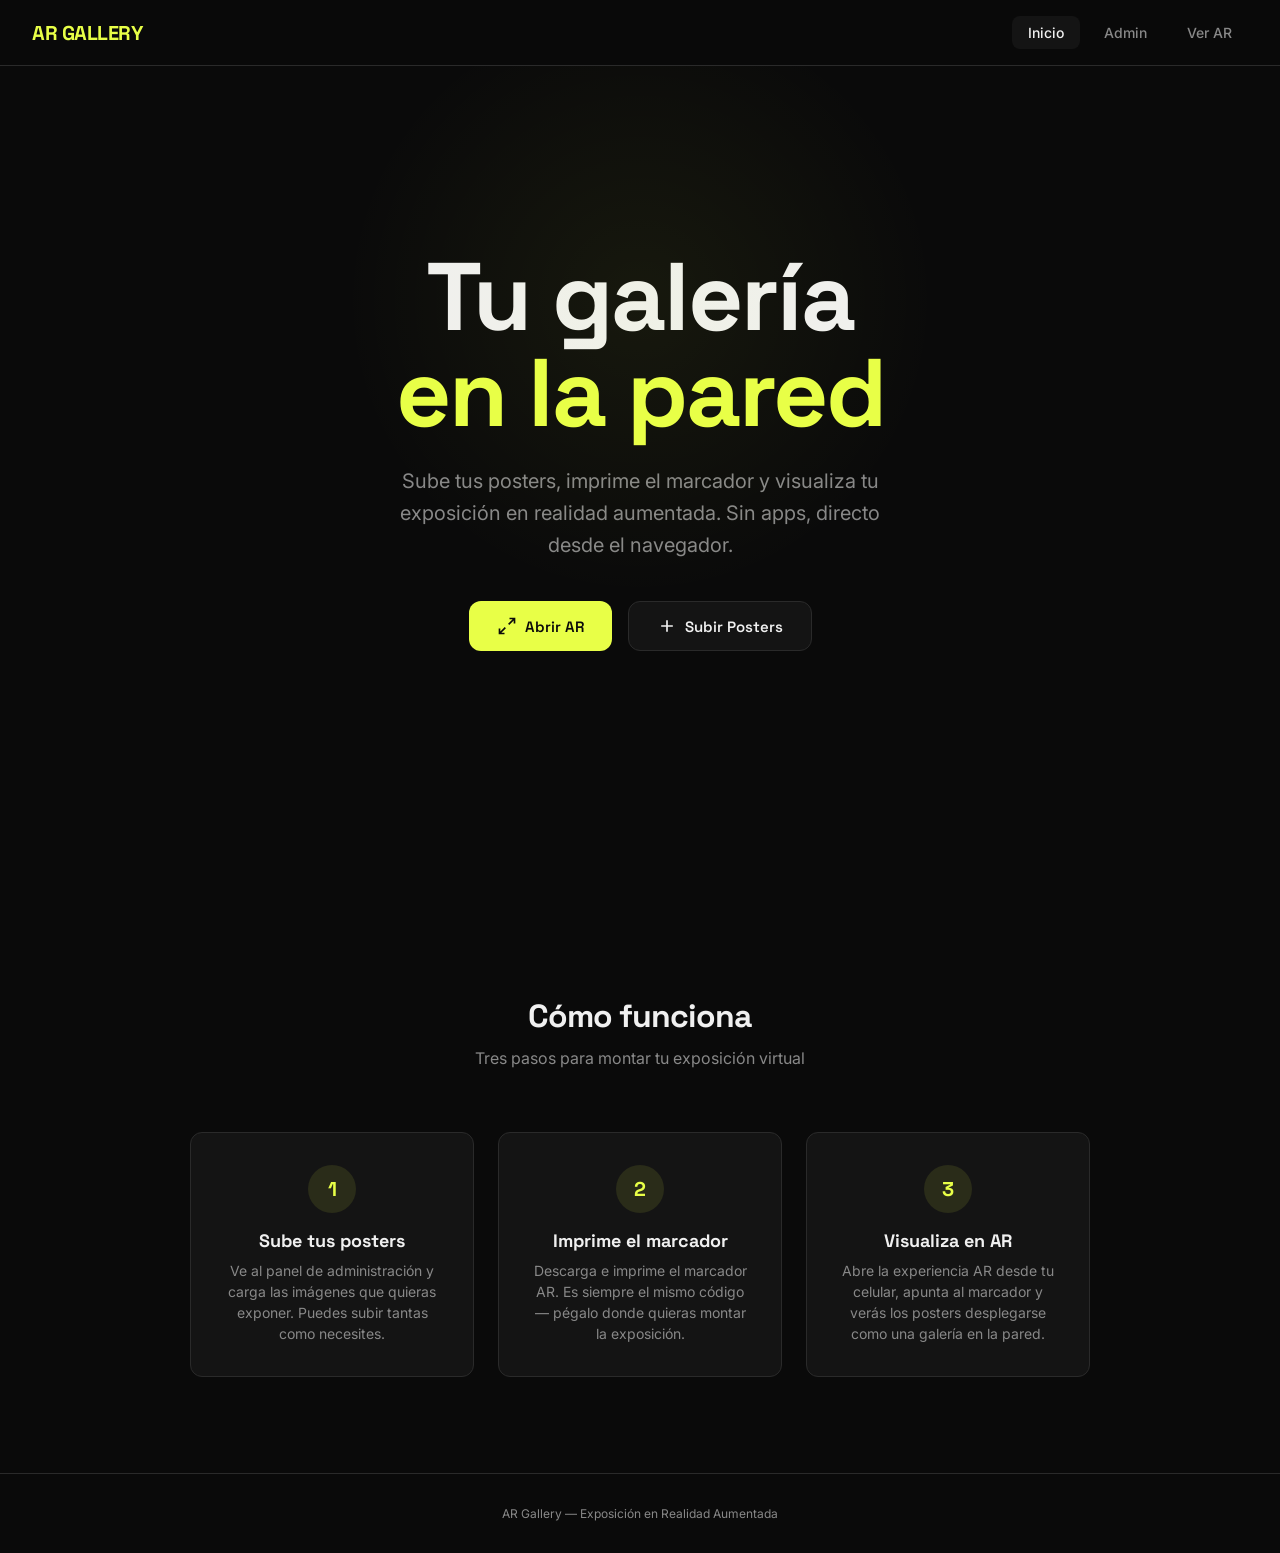
==== index.html @ c00a3295 "Initial commit: AR Gallery platform Web-based AR exhibition platform with poster management, marker-" ====
<!DOCTYPE html>
<html lang="es">
<head>
  <meta charset="UTF-8">
  <meta name="viewport" content="width=device-width, initial-scale=1.0">
  <title>AR Gallery — Exposición en Realidad Aumentada</title>
  <link rel="stylesheet" href="css/style.css">
</head>
<body>

  <nav class="nav">
    <a href="index.html" class="nav-brand">AR GALLERY</a>
    <div class="nav-links">
      <a href="index.html" class="active">Inicio</a>
      <a href="admin.html">Admin</a>
      <a href="ar.html">Ver AR</a>
    </div>
  </nav>

  <!-- HERO -->
  <section class="hero">
    <h1>Tu galería<br><span>en la pared</span></h1>
    <p>Sube tus posters, imprime el marcador y visualiza tu exposición en realidad aumentada. Sin apps, directo desde el navegador.</p>
    <div class="hero-actions">
      <a href="ar.html" class="btn btn-primary">
        <svg width="20" height="20" viewBox="0 0 24 24" fill="none" stroke="currentColor" stroke-width="2"><path d="M15 3h6v6M9 21H3v-6M21 3l-7 7M3 21l7-7"/></svg>
        Abrir AR
      </a>
      <a href="admin.html" class="btn btn-secondary">
        <svg width="20" height="20" viewBox="0 0 24 24" fill="none" stroke="currentColor" stroke-width="2"><path d="M12 5v14M5 12h14"/></svg>
        Subir Posters
      </a>
    </div>
  </section>

  <!-- HOW IT WORKS -->
  <section class="section">
    <div class="section-header">
      <h2>Cómo funciona</h2>
      <p>Tres pasos para montar tu exposición virtual</p>
    </div>
    <div class="steps">
      <div class="step">
        <div class="step-number">1</div>
        <h3>Sube tus posters</h3>
        <p>Ve al panel de administración y carga las imágenes que quieras exponer. Puedes subir tantas como necesites.</p>
      </div>
      <div class="step">
        <div class="step-number">2</div>
        <h3>Imprime el marcador</h3>
        <p>Descarga e imprime el marcador AR. Es siempre el mismo código — pégalo donde quieras montar la exposición.</p>
      </div>
      <div class="step">
        <div class="step-number">3</div>
        <h3>Visualiza en AR</h3>
        <p>Abre la experiencia AR desde tu celular, apunta al marcador y verás los posters desplegarse como una galería en la pared.</p>
      </div>
    </div>
  </section>

  <footer class="footer">
    AR Gallery — Exposición en Realidad Aumentada
  </footer>

</body>
</html>
---- css/style.css ----
/* AR Gallery - Main Styles */
@import url('https://fonts.googleapis.com/css2?family=Space+Grotesk:wght@300;400;500;600;700&family=Inter:wght@300;400;500;600&display=swap');

:root {
  --bg: #0a0a0a;
  --bg-card: #141414;
  --bg-card-hover: #1a1a1a;
  --border: #2a2a2a;
  --text: #f0f0f0;
  --text-muted: #888;
  --accent: #e8ff47;
  --accent-dim: #c4d93b;
  --danger: #ff4757;
  --radius: 12px;
  --radius-sm: 8px;
}

* { margin: 0; padding: 0; box-sizing: border-box; }

body {
  font-family: 'Inter', sans-serif;
  background: var(--bg);
  color: var(--text);
  min-height: 100vh;
  overflow-x: hidden;
}

h1, h2, h3, h4 {
  font-family: 'Space Grotesk', sans-serif;
}

/* ── NAV ─────────────────────────────── */
.nav {
  position: fixed;
  top: 0;
  left: 0;
  right: 0;
  z-index: 100;
  display: flex;
  align-items: center;
  justify-content: space-between;
  padding: 1rem 2rem;
  background: rgba(10, 10, 10, 0.85);
  backdrop-filter: blur(20px);
  border-bottom: 1px solid var(--border);
}

.nav-brand {
  font-family: 'Space Grotesk', sans-serif;
  font-size: 1.25rem;
  font-weight: 700;
  color: var(--accent);
  text-decoration: none;
  letter-spacing: -0.5px;
}

.nav-links {
  display: flex;
  gap: 0.5rem;
}

.nav-links a {
  color: var(--text-muted);
  text-decoration: none;
  padding: 0.5rem 1rem;
  border-radius: var(--radius-sm);
  font-size: 0.875rem;
  font-weight: 500;
  transition: all 0.2s;
}

.nav-links a:hover,
.nav-links a.active {
  color: var(--text);
  background: var(--bg-card);
}

/* ── HERO ────────────────────────────── */
.hero {
  min-height: 100vh;
  display: flex;
  flex-direction: column;
  justify-content: center;
  align-items: center;
  text-align: center;
  padding: 2rem;
  position: relative;
}

.hero::before {
  content: '';
  position: absolute;
  top: 0;
  left: 50%;
  transform: translateX(-50%);
  width: 600px;
  height: 600px;
  background: radial-gradient(circle, rgba(232,255,71,0.06) 0%, transparent 70%);
  pointer-events: none;
}

.hero h1 {
  font-size: clamp(2.5rem, 8vw, 6rem);
  font-weight: 700;
  letter-spacing: -2px;
  line-height: 1;
  margin-bottom: 1.5rem;
}

.hero h1 span {
  color: var(--accent);
}

.hero p {
  font-size: clamp(1rem, 2vw, 1.25rem);
  color: var(--text-muted);
  max-width: 500px;
  line-height: 1.6;
  margin-bottom: 2.5rem;
}

.hero-actions {
  display: flex;
  gap: 1rem;
  flex-wrap: wrap;
  justify-content: center;
}

/* ── BUTTONS ─────────────────────────── */
.btn {
  display: inline-flex;
  align-items: center;
  gap: 0.5rem;
  padding: 0.875rem 1.75rem;
  border-radius: var(--radius);
  font-size: 0.9375rem;
  font-weight: 600;
  font-family: 'Space Grotesk', sans-serif;
  text-decoration: none;
  border: none;
  cursor: pointer;
  transition: all 0.2s;
}

.btn-primary {
  background: var(--accent);
  color: #0a0a0a;
}

.btn-primary:hover {
  background: var(--accent-dim);
  transform: translateY(-1px);
}

.btn-secondary {
  background: var(--bg-card);
  color: var(--text);
  border: 1px solid var(--border);
}

.btn-secondary:hover {
  background: var(--bg-card-hover);
  border-color: #3a3a3a;
}

.btn-danger {
  background: transparent;
  color: var(--danger);
  border: 1px solid var(--danger);
}

.btn-danger:hover {
  background: var(--danger);
  color: white;
}

.btn-sm {
  padding: 0.5rem 1rem;
  font-size: 0.8125rem;
}

.btn-icon {
  width: 36px;
  height: 36px;
  padding: 0;
  display: inline-flex;
  align-items: center;
  justify-content: center;
  border-radius: var(--radius-sm);
  background: var(--bg-card);
  border: 1px solid var(--border);
  color: var(--text-muted);
  cursor: pointer;
  transition: all 0.2s;
}

.btn-icon:hover {
  color: var(--danger);
  border-color: var(--danger);
}

/* ── SECTIONS ────────────────────────── */
.section {
  padding: 6rem 2rem;
}

.section-header {
  text-align: center;
  margin-bottom: 4rem;
}

.section-header h2 {
  font-size: 2rem;
  font-weight: 700;
  letter-spacing: -1px;
  margin-bottom: 0.75rem;
}

.section-header p {
  color: var(--text-muted);
  max-width: 450px;
  margin: 0 auto;
}

/* ── STEPS ───────────────────────────── */
.steps {
  display: grid;
  grid-template-columns: repeat(auto-fit, minmax(250px, 1fr));
  gap: 1.5rem;
  max-width: 900px;
  margin: 0 auto;
}

.step {
  background: var(--bg-card);
  border: 1px solid var(--border);
  border-radius: var(--radius);
  padding: 2rem;
  text-align: center;
  transition: border-color 0.2s;
}

.step:hover {
  border-color: var(--accent);
}

.step-number {
  display: inline-flex;
  align-items: center;
  justify-content: center;
  width: 48px;
  height: 48px;
  border-radius: 50%;
  background: rgba(232, 255, 71, 0.1);
  color: var(--accent);
  font-family: 'Space Grotesk', sans-serif;
  font-weight: 700;
  font-size: 1.25rem;
  margin-bottom: 1rem;
}

.step h3 {
  font-size: 1.125rem;
  margin-bottom: 0.5rem;
}

.step p {
  color: var(--text-muted);
  font-size: 0.875rem;
  line-height: 1.5;
}

/* ── ADMIN PAGE ──────────────────────── */
.admin-container {
  max-width: 900px;
  margin: 0 auto;
  padding: 7rem 2rem 4rem;
}

.upload-zone {
  border: 2px dashed var(--border);
  border-radius: var(--radius);
  padding: 3rem 2rem;
  text-align: center;
  cursor: pointer;
  transition: all 0.3s;
  margin-bottom: 2rem;
  position: relative;
}

.upload-zone:hover,
.upload-zone.dragover {
  border-color: var(--accent);
  background: rgba(232, 255, 71, 0.03);
}

.upload-zone svg {
  margin-bottom: 1rem;
  color: var(--text-muted);
}

.upload-zone h3 {
  margin-bottom: 0.5rem;
}

.upload-zone p {
  color: var(--text-muted);
  font-size: 0.875rem;
}

.upload-zone input[type="file"] {
  position: absolute;
  inset: 0;
  opacity: 0;
  cursor: pointer;
}

/* ── POSTER GRID ─────────────────────── */
.poster-grid {
  display: grid;
  grid-template-columns: repeat(auto-fill, minmax(200px, 1fr));
  gap: 1rem;
}

.poster-card {
  background: var(--bg-card);
  border: 1px solid var(--border);
  border-radius: var(--radius);
  overflow: hidden;
  transition: border-color 0.2s;
}

.poster-card:hover {
  border-color: #3a3a3a;
}

.poster-card img {
  width: 100%;
  aspect-ratio: 3/4;
  object-fit: cover;
  display: block;
}

.poster-card-info {
  padding: 0.75rem;
  display: flex;
  align-items: center;
  justify-content: space-between;
}

.poster-card-info input {
  background: transparent;
  border: none;
  color: var(--text);
  font-size: 0.8125rem;
  font-family: inherit;
  width: 100%;
  outline: none;
}

.poster-card-info input::placeholder {
  color: var(--text-muted);
}

.poster-count {
  text-align: center;
  color: var(--text-muted);
  font-size: 0.875rem;
  margin-bottom: 1.5rem;
}

.admin-actions {
  display: flex;
  gap: 0.75rem;
  margin-bottom: 2rem;
  flex-wrap: wrap;
}

.empty-state {
  text-align: center;
  padding: 4rem 2rem;
  color: var(--text-muted);
}

.empty-state svg {
  margin-bottom: 1rem;
  opacity: 0.3;
}

/* ── MARKER SECTION ──────────────────── */
.marker-section {
  text-align: center;
  padding: 3rem 2rem;
  background: var(--bg-card);
  border: 1px solid var(--border);
  border-radius: var(--radius);
  margin-top: 3rem;
}

.marker-section img {
  width: 200px;
  height: 200px;
  margin: 1.5rem 0;
  border: 4px solid white;
  border-radius: 4px;
}

.marker-section p {
  color: var(--text-muted);
  font-size: 0.875rem;
  max-width: 400px;
  margin: 0 auto 1rem;
}

/* ── MODAL ───────────────────────────── */
.modal-overlay {
  position: fixed;
  inset: 0;
  background: rgba(0, 0, 0, 0.7);
  backdrop-filter: blur(4px);
  display: flex;
  align-items: center;
  justify-content: center;
  z-index: 200;
  opacity: 0;
  pointer-events: none;
  transition: opacity 0.2s;
}

.modal-overlay.active {
  opacity: 1;
  pointer-events: auto;
}

.modal {
  background: var(--bg-card);
  border: 1px solid var(--border);
  border-radius: var(--radius);
  padding: 2rem;
  max-width: 400px;
  width: 90%;
}

.modal h3 {
  margin-bottom: 0.5rem;
}

.modal p {
  color: var(--text-muted);
  font-size: 0.875rem;
  margin-bottom: 1.5rem;
}

.modal-actions {
  display: flex;
  gap: 0.5rem;
  justify-content: flex-end;
}

/* ── FOOTER ──────────────────────────── */
.footer {
  text-align: center;
  padding: 2rem;
  color: var(--text-muted);
  font-size: 0.75rem;
  border-top: 1px solid var(--border);
}

/* ── RESPONSIVE ──────────────────────── */
@media (max-width: 600px) {
  .nav { padding: 0.75rem 1rem; }
  .nav-links a { padding: 0.4rem 0.6rem; font-size: 0.75rem; }
  .hero h1 { letter-spacing: -1px; }
  .admin-container { padding: 5rem 1rem 2rem; }
  .poster-grid { grid-template-columns: repeat(auto-fill, minmax(140px, 1fr)); }
}
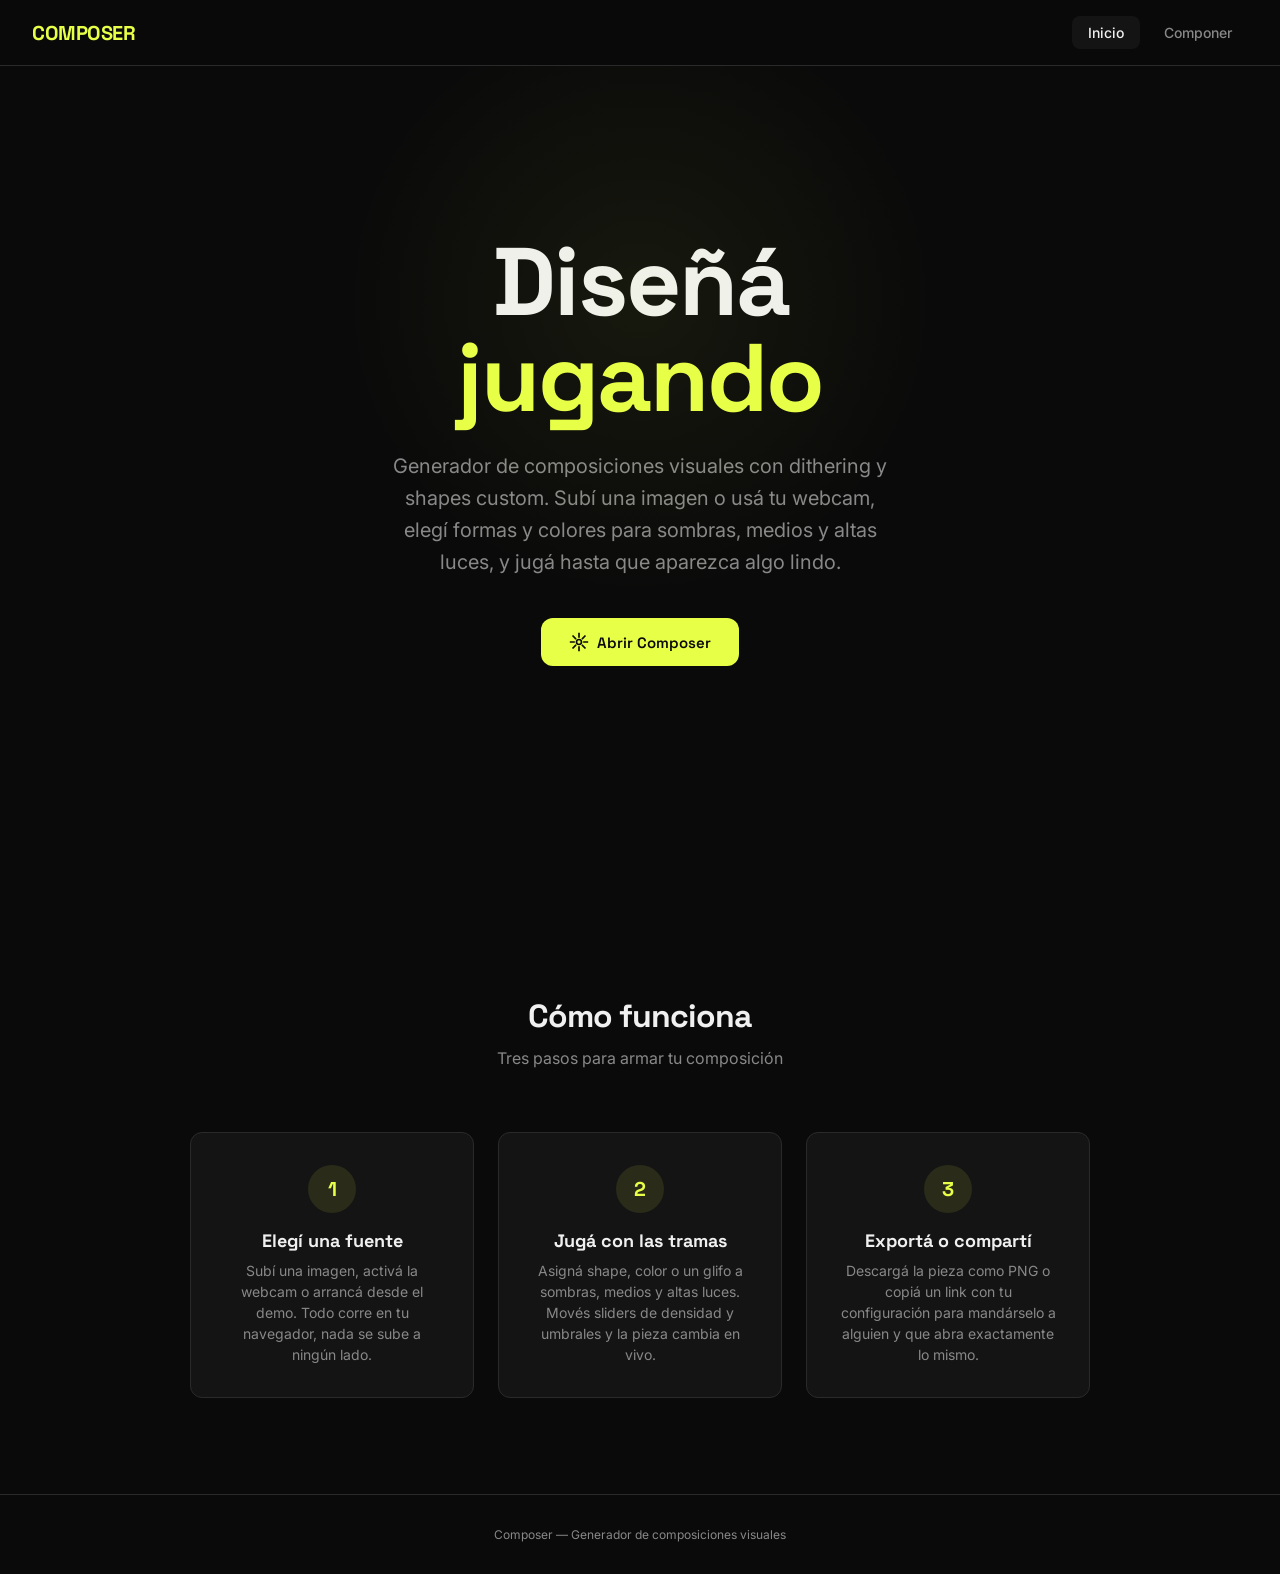
==== commit 14bd8c91: "feat: agregar modulo Composer (dithering + shapes editables) Plataforma educativa de generacion de c" ====
--- a/index.html
+++ b/index.html
@@ -3,32 +3,27 @@
 <head>
   <meta charset="UTF-8">
   <meta name="viewport" content="width=device-width, initial-scale=1.0">
-  <title>AR Gallery — Exposición en Realidad Aumentada</title>
+  <title>Composer — Generador de composiciones visuales</title>
   <link rel="stylesheet" href="css/style.css">
 </head>
 <body>
 
   <nav class="nav">
-    <a href="index.html" class="nav-brand">AR GALLERY</a>
+    <a href="index.html" class="nav-brand">COMPOSER</a>
     <div class="nav-links">
       <a href="index.html" class="active">Inicio</a>
-      <a href="admin.html">Admin</a>
-      <a href="ar.html">Ver AR</a>
+      <a href="composer.html">Componer</a>
     </div>
   </nav>
 
   <!-- HERO -->
   <section class="hero">
-    <h1>Tu galería<br><span>en la pared</span></h1>
-    <p>Sube tus posters, imprime el marcador y visualiza tu exposición en realidad aumentada. Sin apps, directo desde el navegador.</p>
+    <h1>Diseñá<br><span>jugando</span></h1>
+    <p>Generador de composiciones visuales con dithering y shapes custom. Subí una imagen o usá tu webcam, elegí formas y colores para sombras, medios y altas luces, y jugá hasta que aparezca algo lindo.</p>
     <div class="hero-actions">
-      <a href="ar.html" class="btn btn-primary">
-        <svg width="20" height="20" viewBox="0 0 24 24" fill="none" stroke="currentColor" stroke-width="2"><path d="M15 3h6v6M9 21H3v-6M21 3l-7 7M3 21l7-7"/></svg>
-        Abrir AR
-      </a>
-      <a href="admin.html" class="btn btn-secondary">
-        <svg width="20" height="20" viewBox="0 0 24 24" fill="none" stroke="currentColor" stroke-width="2"><path d="M12 5v14M5 12h14"/></svg>
-        Subir Posters
+      <a href="composer.html" class="btn btn-primary">
+        <svg width="20" height="20" viewBox="0 0 24 24" fill="none" stroke="currentColor" stroke-width="2"><circle cx="12" cy="12" r="3"/><path d="M12 1v6m0 10v6M4.22 4.22l4.24 4.24m7.08 7.08l4.24 4.24M1 12h6m10 0h6M4.22 19.78l4.24-4.24m7.08-7.08l4.24-4.24"/></svg>
+        Abrir Composer
       </a>
     </div>
   </section>
@@ -37,29 +32,29 @@
   <section class="section">
     <div class="section-header">
       <h2>Cómo funciona</h2>
-      <p>Tres pasos para montar tu exposición virtual</p>
+      <p>Tres pasos para armar tu composición</p>
     </div>
     <div class="steps">
       <div class="step">
         <div class="step-number">1</div>
-        <h3>Sube tus posters</h3>
-        <p>Ve al panel de administración y carga las imágenes que quieras exponer. Puedes subir tantas como necesites.</p>
+        <h3>Elegí una fuente</h3>
+        <p>Subí una imagen, activá la webcam o arrancá desde el demo. Todo corre en tu navegador, nada se sube a ningún lado.</p>
       </div>
       <div class="step">
         <div class="step-number">2</div>
-        <h3>Imprime el marcador</h3>
-        <p>Descarga e imprime el marcador AR. Es siempre el mismo código — pégalo donde quieras montar la exposición.</p>
+        <h3>Jugá con las tramas</h3>
+        <p>Asigná shape, color o un glifo a sombras, medios y altas luces. Movés sliders de densidad y umbrales y la pieza cambia en vivo.</p>
       </div>
       <div class="step">
         <div class="step-number">3</div>
-        <h3>Visualiza en AR</h3>
-        <p>Abre la experiencia AR desde tu celular, apunta al marcador y verás los posters desplegarse como una galería en la pared.</p>
+        <h3>Exportá o compartí</h3>
+        <p>Descargá la pieza como PNG o copiá un link con tu configuración para mandárselo a alguien y que abra exactamente lo mismo.</p>
       </div>
     </div>
   </section>
 
   <footer class="footer">
-    AR Gallery — Exposición en Realidad Aumentada
+    Composer — Generador de composiciones visuales
   </footer>
 
 </body>
--- a/css/style.css
+++ b/css/style.css
@@ -466,6 +466,307 @@
   border-top: 1px solid var(--border);
 }
 
+/* ── COMPOSER ────────────────────────── */
+.composer {
+  display: grid;
+  grid-template-columns: 340px 1fr;
+  height: 100vh;
+  padding-top: 64px;
+}
+
+.composer-panel {
+  background: var(--bg-card);
+  border-right: 1px solid var(--border);
+  height: calc(100vh - 64px);
+  position: relative;
+  overflow: hidden;
+  transition: transform 0.25s ease;
+}
+
+body.panel-collapsed .composer-panel {
+  transform: translateX(calc(-100% + 32px));
+}
+
+body.panel-collapsed .panel-toggle svg {
+  transform: rotate(180deg);
+}
+
+.panel-toggle {
+  position: absolute;
+  top: 12px;
+  right: -16px;
+  width: 32px;
+  height: 32px;
+  border-radius: 50%;
+  background: var(--bg-card);
+  border: 1px solid var(--border);
+  color: var(--text-muted);
+  display: inline-flex;
+  align-items: center;
+  justify-content: center;
+  cursor: pointer;
+  z-index: 5;
+  transition: color 0.2s;
+}
+.panel-toggle:hover { color: var(--accent); }
+.panel-toggle svg { transition: transform 0.25s; }
+
+.panel-scroll {
+  height: 100%;
+  overflow-y: auto;
+  padding: 1.25rem 1.25rem 2rem;
+}
+
+.panel-group {
+  padding: 1rem 0;
+  border-bottom: 1px solid var(--border);
+}
+.panel-group:last-child { border-bottom: none; }
+
+.panel-group h4 {
+  font-size: 0.75rem;
+  text-transform: uppercase;
+  letter-spacing: 1.5px;
+  color: var(--text-muted);
+  margin-bottom: 0.75rem;
+  display: flex;
+  align-items: center;
+  gap: 0.5rem;
+}
+
+.band-dot {
+  display: inline-block;
+  width: 10px;
+  height: 10px;
+  border-radius: 50%;
+  background: var(--accent);
+  border: 1px solid var(--border);
+}
+
+.source-buttons {
+  display: grid;
+  grid-template-columns: repeat(3, 1fr);
+  gap: 0.4rem;
+}
+.source-buttons .btn { padding: 0.5rem 0.5rem; font-size: 0.75rem; justify-content: center; }
+
+.source-status {
+  margin-top: 0.6rem;
+  font-size: 0.75rem;
+  color: var(--text-muted);
+  text-align: center;
+}
+
+.range-row {
+  display: flex;
+  flex-direction: column;
+  gap: 0.3rem;
+  margin-bottom: 0.75rem;
+  font-size: 0.8125rem;
+  color: var(--text-muted);
+}
+.range-row:last-child { margin-bottom: 0; }
+.range-row span { display: flex; justify-content: space-between; }
+.range-row em { color: var(--text); font-style: normal; font-weight: 500; }
+.range-row input[type="range"] {
+  -webkit-appearance: none;
+  appearance: none;
+  width: 100%;
+  height: 4px;
+  background: #2a2a2a;
+  border-radius: 2px;
+  outline: none;
+}
+.range-row input[type="range"]::-webkit-slider-thumb {
+  -webkit-appearance: none;
+  appearance: none;
+  width: 14px;
+  height: 14px;
+  background: var(--accent);
+  border-radius: 50%;
+  cursor: pointer;
+}
+.range-row input[type="range"]::-moz-range-thumb {
+  width: 14px;
+  height: 14px;
+  background: var(--accent);
+  border-radius: 50%;
+  cursor: pointer;
+  border: none;
+}
+.range-row input[type="checkbox"] {
+  accent-color: var(--accent);
+  width: 16px; height: 16px;
+}
+
+.shape-picker {
+  display: grid;
+  grid-template-columns: repeat(6, 1fr);
+  gap: 0.3rem;
+  margin-bottom: 0.75rem;
+}
+.shape-btn {
+  background: var(--bg);
+  border: 1px solid var(--border);
+  border-radius: var(--radius-sm);
+  color: var(--text);
+  height: 36px;
+  cursor: pointer;
+  font-size: 1.1rem;
+  display: inline-flex;
+  align-items: center;
+  justify-content: center;
+  transition: all 0.15s;
+  padding: 0;
+}
+.shape-btn:hover { border-color: var(--text-muted); }
+.shape-btn.active {
+  border-color: var(--accent);
+  background: rgba(232, 255, 71, 0.08);
+  color: var(--accent);
+}
+
+.band-row {
+  display: grid;
+  grid-template-columns: 1fr 1fr;
+  gap: 0.5rem;
+}
+.color-row, .glyph-row {
+  display: flex;
+  flex-direction: column;
+  gap: 0.25rem;
+  font-size: 0.75rem;
+  color: var(--text-muted);
+}
+.color-row input[type="color"] {
+  width: 100%;
+  height: 32px;
+  border: 1px solid var(--border);
+  border-radius: var(--radius-sm);
+  background: var(--bg);
+  cursor: pointer;
+  padding: 2px;
+}
+.glyph-row input[type="text"] {
+  height: 32px;
+  background: var(--bg);
+  color: var(--text);
+  border: 1px solid var(--border);
+  border-radius: var(--radius-sm);
+  text-align: center;
+  font-family: inherit;
+  font-size: 1rem;
+  outline: none;
+}
+.glyph-row input[type="text"]:focus { border-color: var(--accent); }
+
+.presets {
+  display: grid;
+  grid-template-columns: repeat(3, 1fr);
+  gap: 0.4rem;
+}
+.preset-btn {
+  background: var(--bg);
+  border: 1px solid var(--border);
+  border-radius: var(--radius-sm);
+  color: var(--text);
+  padding: 0.5rem 0.4rem;
+  font-size: 0.75rem;
+  cursor: pointer;
+  font-family: inherit;
+  transition: all 0.15s;
+}
+.preset-btn:hover {
+  border-color: var(--accent);
+  color: var(--accent);
+}
+
+.panel-actions {
+  display: flex;
+  flex-direction: column;
+  gap: 0.5rem;
+}
+.panel-actions .btn { justify-content: center; }
+
+.composer-stage {
+  display: flex;
+  flex-direction: column;
+  height: calc(100vh - 64px);
+  background: #050505;
+  overflow: hidden;
+}
+
+.stage-toolbar {
+  display: flex;
+  align-items: center;
+  justify-content: space-between;
+  padding: 0.75rem 1.5rem;
+  border-bottom: 1px solid var(--border);
+  font-size: 0.75rem;
+  color: var(--text-muted);
+}
+
+.stage-meta { font-family: 'Space Grotesk', monospace; }
+
+.canvas-wrap {
+  flex: 1;
+  display: flex;
+  align-items: center;
+  justify-content: center;
+  padding: 1.5rem;
+  overflow: hidden;
+}
+
+.canvas-wrap canvas {
+  max-width: 100%;
+  max-height: 100%;
+  object-fit: contain;
+  border-radius: var(--radius-sm);
+  box-shadow: 0 8px 40px rgba(0,0,0,0.5);
+}
+
+.title-row {
+  display: flex;
+  flex-direction: column;
+  gap: 0.3rem;
+  font-size: 0.8125rem;
+  color: var(--text-muted);
+  margin-bottom: 1.25rem;
+}
+.title-row input {
+  background: var(--bg);
+  color: var(--text);
+  border: 1px solid var(--border);
+  border-radius: var(--radius-sm);
+  padding: 0.6rem 0.75rem;
+  font-family: inherit;
+  font-size: 0.875rem;
+  outline: none;
+}
+.title-row input:focus { border-color: var(--accent); }
+
+.toast {
+  position: fixed;
+  bottom: 1.5rem;
+  left: 50%;
+  transform: translateX(-50%) translateY(20px);
+  background: var(--bg-card);
+  border: 1px solid var(--border);
+  color: var(--text);
+  padding: 0.75rem 1.25rem;
+  border-radius: var(--radius);
+  font-size: 0.875rem;
+  opacity: 0;
+  pointer-events: none;
+  transition: opacity 0.2s, transform 0.2s;
+  z-index: 300;
+  box-shadow: 0 8px 30px rgba(0,0,0,0.5);
+}
+.toast.show {
+  opacity: 1;
+  transform: translateX(-50%) translateY(0);
+}
+
 /* ── RESPONSIVE ──────────────────────── */
 @media (max-width: 600px) {
   .nav { padding: 0.75rem 1rem; }
@@ -474,3 +775,30 @@
   .admin-container { padding: 5rem 1rem 2rem; }
   .poster-grid { grid-template-columns: repeat(auto-fill, minmax(140px, 1fr)); }
 }
+
+@media (max-width: 900px) {
+  .composer {
+    grid-template-columns: 1fr;
+    grid-template-rows: 1fr auto;
+  }
+  .composer-panel {
+    grid-row: 2;
+    height: 50vh;
+    border-right: none;
+    border-top: 1px solid var(--border);
+  }
+  .composer-stage {
+    grid-row: 1;
+    height: auto;
+    min-height: 50vh;
+  }
+  body.panel-collapsed .composer-panel {
+    transform: translateY(calc(100% - 32px));
+  }
+  .panel-toggle {
+    top: -16px;
+    right: 16px;
+  }
+  body.panel-collapsed .panel-toggle svg { transform: rotate(90deg); }
+  .panel-toggle svg { transform: rotate(-90deg); }
+}
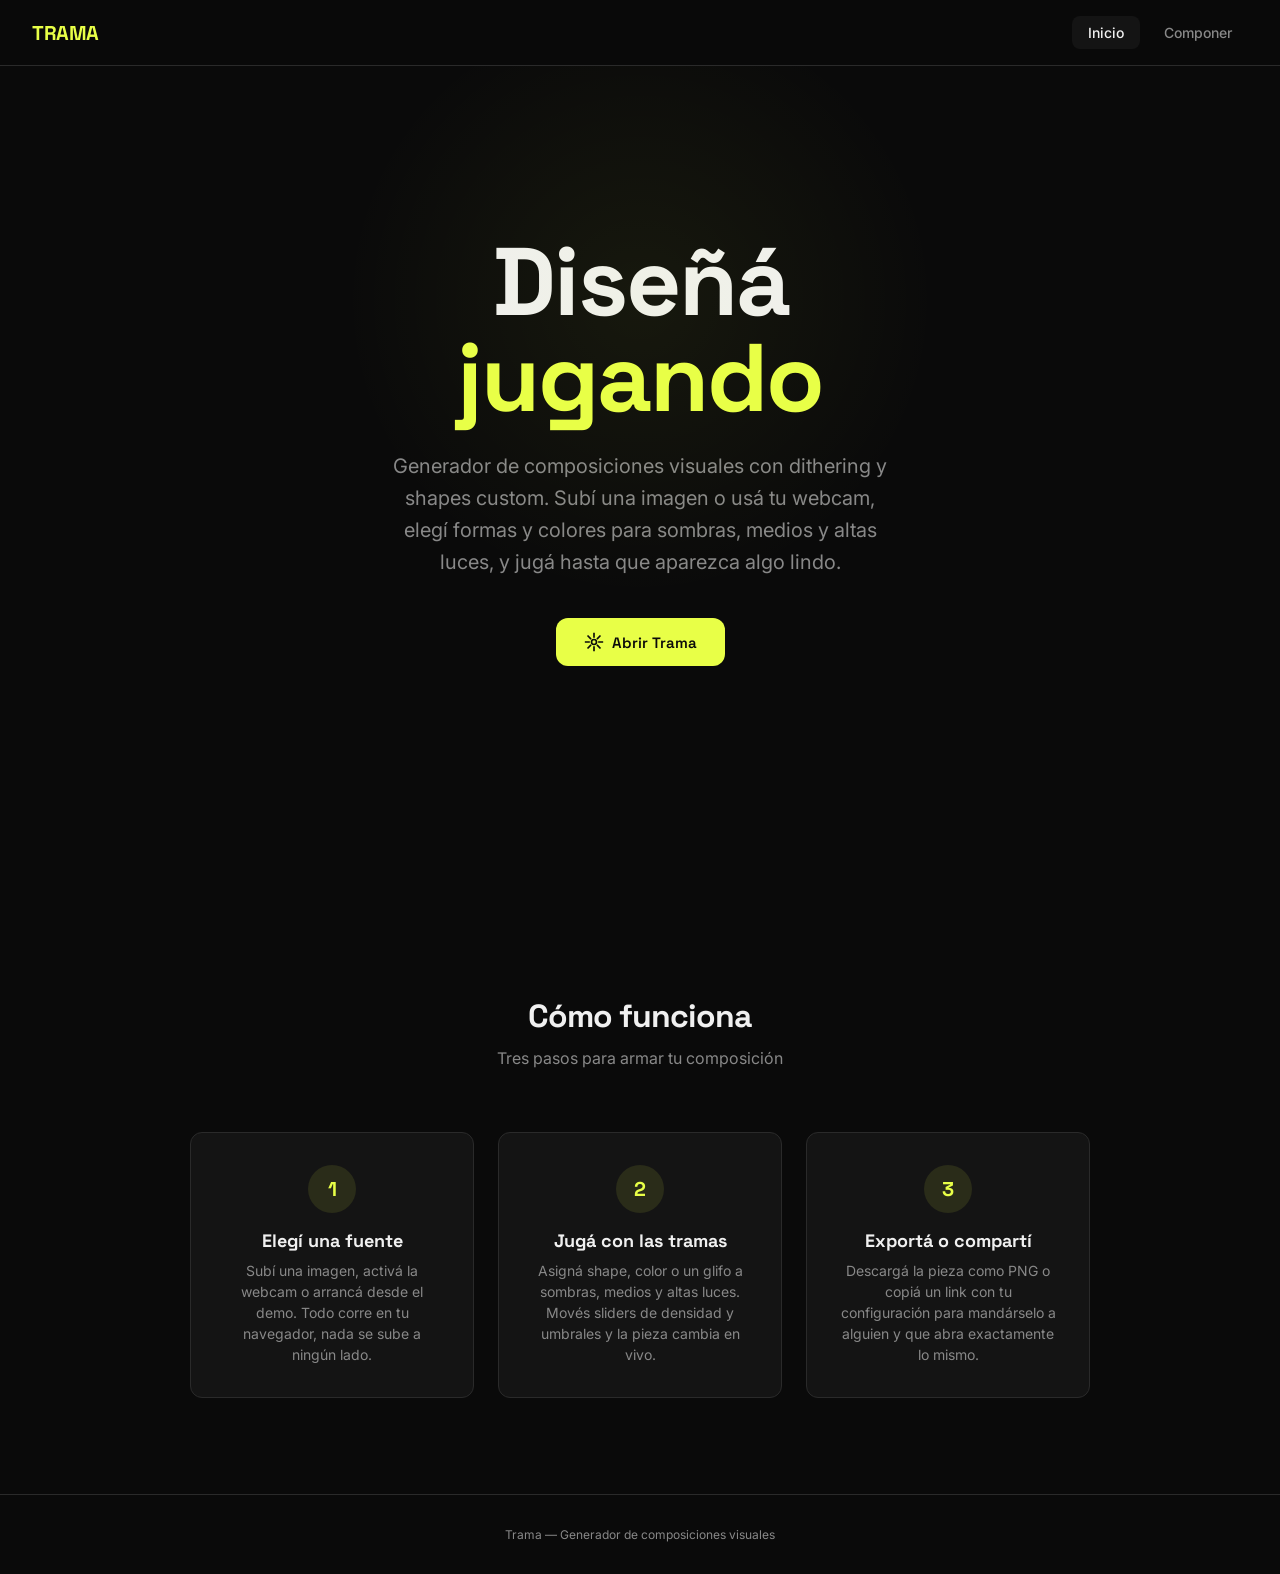
==== commit bc034ad9: "chore: renombrar a Trama Aplica el nombre Trama en nav, title del browser, hero y footer. Reemplaza " ====
--- a/index.html
+++ b/index.html
@@ -3,13 +3,13 @@
 <head>
   <meta charset="UTF-8">
   <meta name="viewport" content="width=device-width, initial-scale=1.0">
-  <title>Composer — Generador de composiciones visuales</title>
+  <title>Trama — Generador de composiciones visuales</title>
   <link rel="stylesheet" href="css/style.css">
 </head>
 <body>
 
   <nav class="nav">
-    <a href="index.html" class="nav-brand">COMPOSER</a>
+    <a href="index.html" class="nav-brand">TRAMA</a>
     <div class="nav-links">
       <a href="index.html" class="active">Inicio</a>
       <a href="composer.html">Componer</a>
@@ -23,7 +23,7 @@
     <div class="hero-actions">
       <a href="composer.html" class="btn btn-primary">
         <svg width="20" height="20" viewBox="0 0 24 24" fill="none" stroke="currentColor" stroke-width="2"><circle cx="12" cy="12" r="3"/><path d="M12 1v6m0 10v6M4.22 4.22l4.24 4.24m7.08 7.08l4.24 4.24M1 12h6m10 0h6M4.22 19.78l4.24-4.24m7.08-7.08l4.24-4.24"/></svg>
-        Abrir Composer
+        Abrir Trama
       </a>
     </div>
   </section>
@@ -54,7 +54,7 @@
   </section>
 
   <footer class="footer">
-    Composer — Generador de composiciones visuales
+    Trama — Generador de composiciones visuales
   </footer>
 
 </body>
